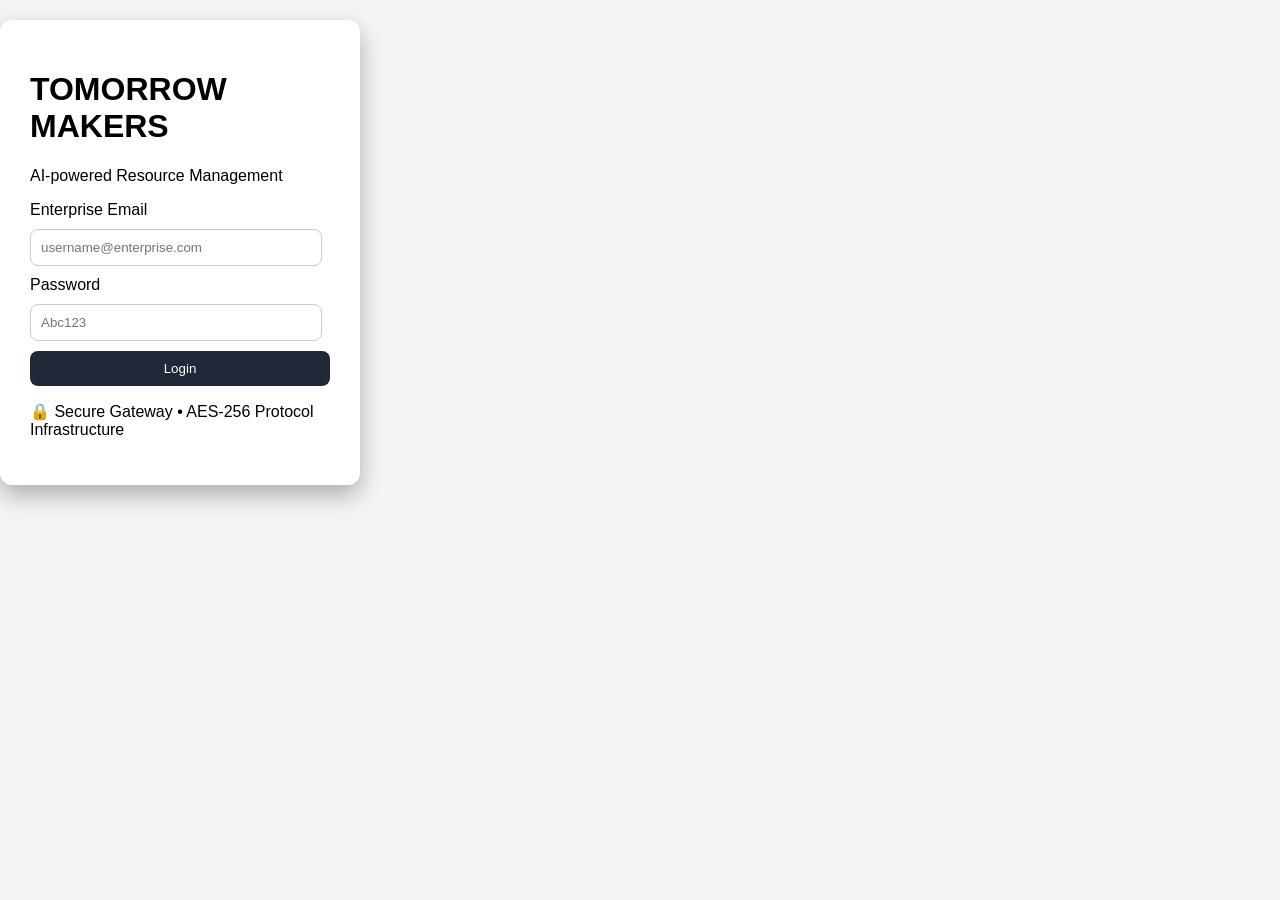
==== index.html @ a0c78c02 "actually saving the dashboard changes" ====
<!DOCTYPE html>
<html lang="en">
<head>
  <meta charset="UTF-8">
  <meta name="viewport" content="width=device-width, initial-scale=1.0">
  <title>Veseda Enterprise - Authentication Portal</title>
  <link rel="stylesheet" href="style.css">
</head>

<body>

  <div class="auth-wrapper">
    <div class="login-card center-box">
      
      <!-- Premium Identity Branding -->
      <div class="auth-header">
        <h1 class="brand-logo">TOMORROW MAKERS</h1>
        <p class="auth-subtitle">AI-powered Resource Management</p>
      </div>

      <!-- Credential Input Interface -->
      <form onsubmit="event.preventDefault(); login();" class="auth-form">
        
        <div class="input-group">
          <label class="input-label">Enterprise Email</label>
          <input type="email" placeholder="username@enterprise.com" required class="form-input">
        </div>

        <div class="input-group">
          <label class="input-label">Password</label>
          <input type="password" placeholder="Abc123" required class="form-input">
        </div>

        <!-- System Access Trigger -->
        <button type="submit" class="btn btn-login">Login</button>
      
      </form>

      <!-- High-Class Compliance Footer for Hackathon Judges -->
      <footer class="auth-footer">
        <p>🔒 Secure Gateway • AES-256 Protocol Infrastructure</p>
      </footer>

    </div>
  </div>

  <!-- Gateway Routing Logic -->
  <script>
    function login() {
      window.location.href = "dashboard.html";
    }
  </script>

</body>
</html>
---- style.css ----
body{
    margin:0;
    font-family:Arial, sans-serif;
    display:flex;
    background:#f5f5f5;
}

/* Sidebar */

.sidebar{
    width:220px;
    height:100vh;
    background:#1f2937;
    color:white;
    padding:20px;
    position:fixed;
}

.sidebar h2{
    text-align:center;
    margin-bottom:30px;
}

.sidebar a{
    display:block;
    color:white;
    text-decoration:none;
    padding:12px;
    border-radius:8px;
    margin-bottom:8px;
}

.sidebar a:hover{
    background:#374151;
}

.menu-title{
    color:#9ca3af;
    margin-top:20px;
    margin-bottom:10px;
    font-size:14px;
}

/* Main Content */

.main{
    margin-left:250px;
    padding:30px;
    width:100%;
}

.card{
    background:white;
    padding:25px;
    margin-top:20px;
    border-radius:12px;
    box-shadow:0 2px 8px rgba(0,0,0,0.15);
    cursor:pointer;
    font-size:20px;
    transition:.3s;
}

.card:hover{
    transform:scale(1.03);
}
/* LOGIN PAGE */
.login-body{
    margin:0;
    font-family:Arial, sans-serif;
    background:linear-gradient(135deg,#1f2937,#111827);
    height:100vh;
    display:flex;
    justify-content:center;
    align-items:center;
    color:white;
}

.login-container{
    text-align:center;
}

.login-card{
    background:white;
    color:black;
    padding:30px;
    border-radius:12px;
    width:300px;
    margin-top:20px;
    box-shadow:0 10px 25px rgba(0,0,0,0.3);
}

.login-card input{
    width:90%;
    padding:10px;
    margin:10px 0;
    border:1px solid #ccc;
    border-radius:8px;
}

.login-card button{
    width:100%;
    padding:10px;
    background:#1f2937;
    color:white;
    border:none;
    border-radius:8px;
    cursor:pointer;
}

.login-card button:hover{
    background:#374151;
}
.logout{
    color:#ff4d4d !important;
    margin-top:20px;
}

.logout:hover{
    background:#7f1d1d !important;
    color:white !important;
}
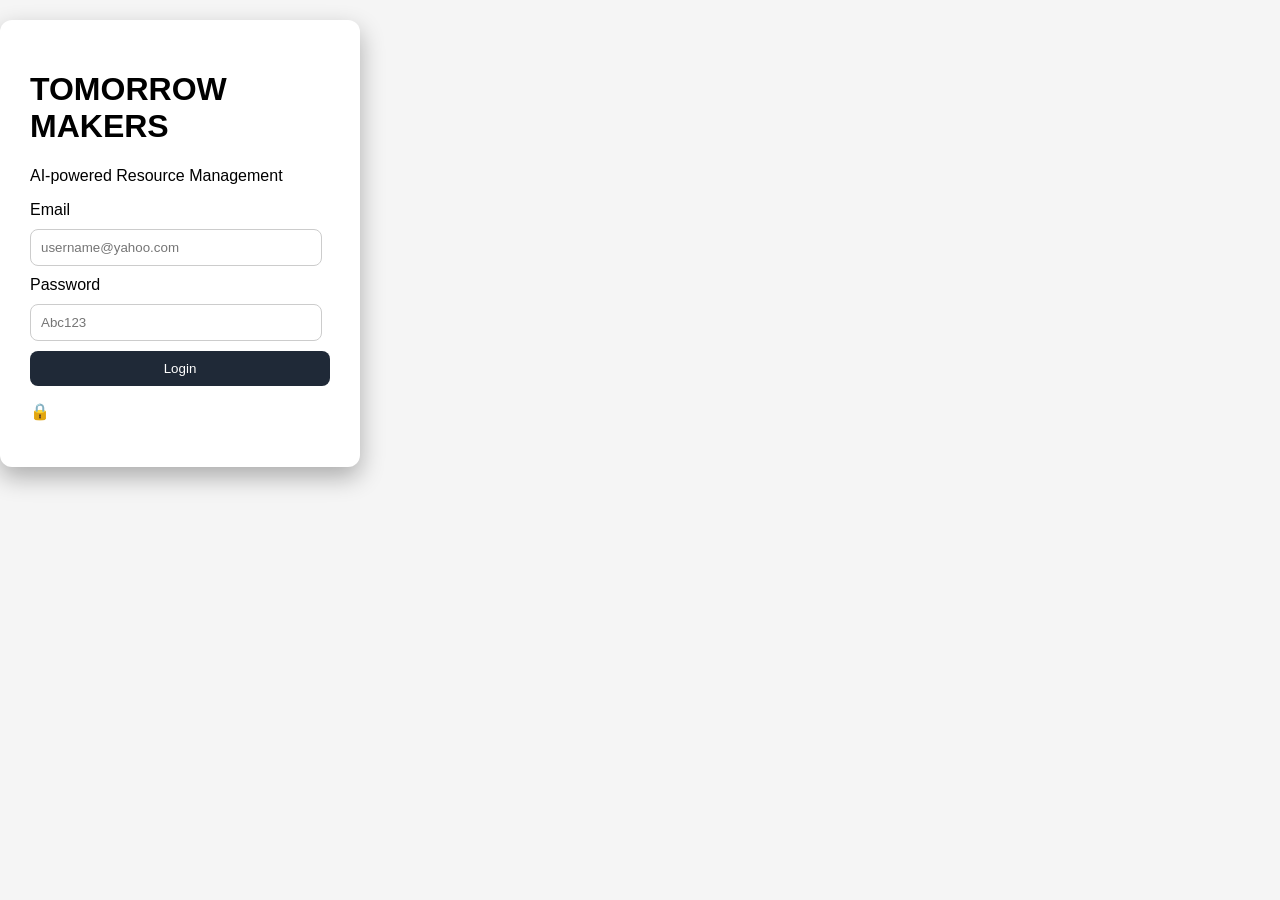
==== commit 72262d8f: "actually saving the dashboard changes" ====
--- a/index.html
+++ b/index.html
@@ -22,8 +22,8 @@
       <form onsubmit="event.preventDefault(); login();" class="auth-form">
         
         <div class="input-group">
-          <label class="input-label">Enterprise Email</label>
-          <input type="email" placeholder="username@enterprise.com" required class="form-input">
+          <label class="input-label">Email</label>
+          <input type="email" placeholder="username@yahoo.com" required class="form-input">
         </div>
 
         <div class="input-group">
@@ -38,7 +38,7 @@
 
       <!-- High-Class Compliance Footer for Hackathon Judges -->
       <footer class="auth-footer">
-        <p>🔒 Secure Gateway • AES-256 Protocol Infrastructure</p>
+        <p>🔒</p>
       </footer>
 
     </div>
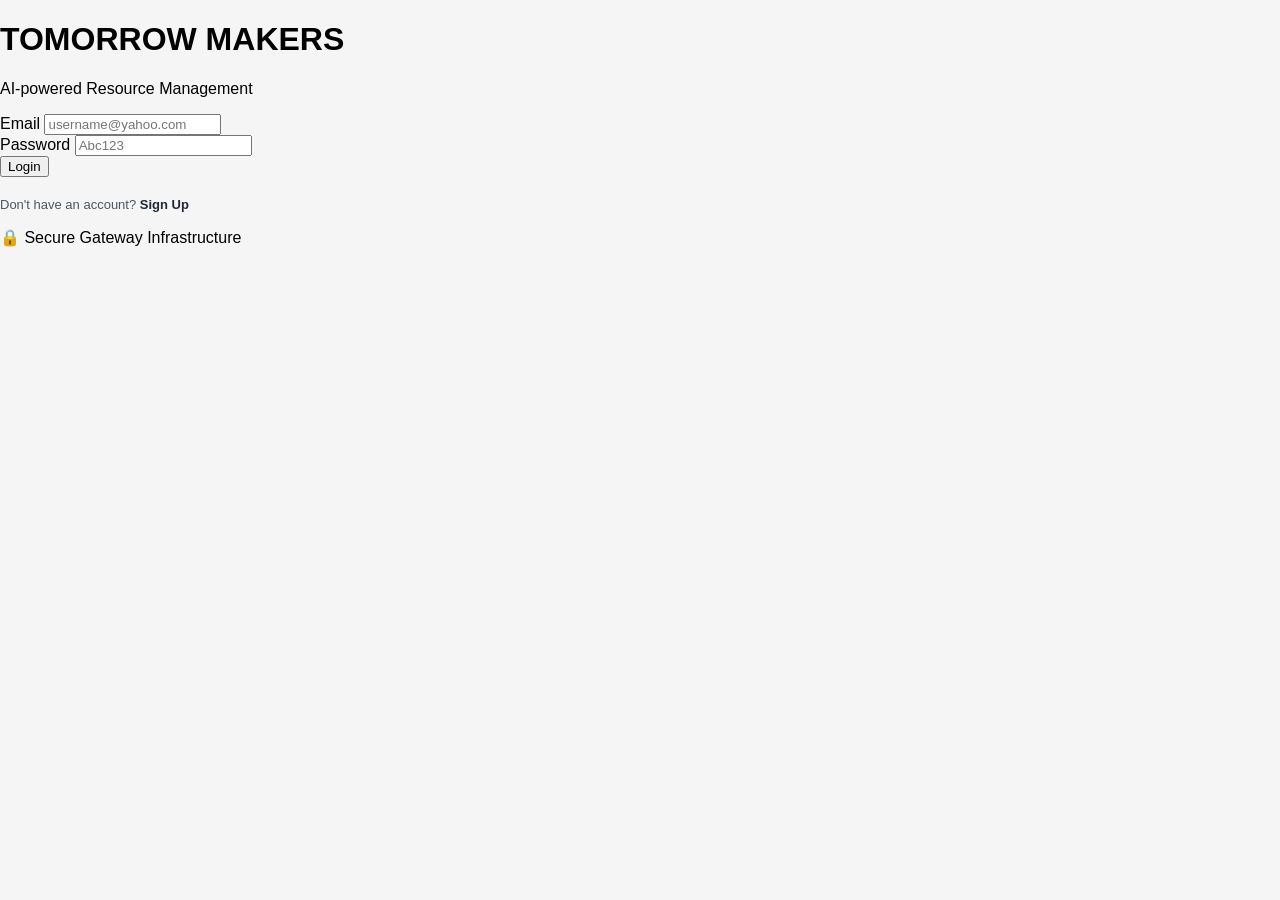
==== commit aff20c23: "actually saving the dashboard changes" ====
--- a/index.html
+++ b/index.html
@@ -3,51 +3,110 @@
 <head>
   <meta charset="UTF-8">
   <meta name="viewport" content="width=device-width, initial-scale=1.0">
-  <title>Veseda Enterprise - Authentication Portal</title>
+  <title>Tomorrow Makers - Authentication Portal</title>
   <link rel="stylesheet" href="style.css">
 </head>
 
-<body>
+<body class="login-body">
 
   <div class="auth-wrapper">
-    <div class="login-card center-box">
+    <div class="login-card">
       
-      <!-- Premium Identity Branding -->
       <div class="auth-header">
         <h1 class="brand-logo">TOMORROW MAKERS</h1>
         <p class="auth-subtitle">AI-powered Resource Management</p>
       </div>
 
-      <!-- Credential Input Interface -->
-      <form onsubmit="event.preventDefault(); login();" class="auth-form">
-        
-        <div class="input-group">
-          <label class="input-label">Email</label>
-          <input type="email" placeholder="username@yahoo.com" required class="form-input">
-        </div>
+      <div id="loginSection">
+        <form onsubmit="event.preventDefault(); login();" class="auth-form">
+          <div class="input-group">
+            <label class="input-label">Email</label>
+            <input type="email" id="loginEmail" placeholder="username@yahoo.com" required>
+          </div>
 
-        <div class="input-group">
-          <label class="input-label">Password</label>
-          <input type="password" placeholder="Abc123" required class="form-input">
-        </div>
+          <div class="input-group">
+            <label class="input-label">Password</label>
+            <input type="password" id="loginPassword" placeholder="Abc123" required>
+          </div>
 
-        <!-- System Access Trigger -->
-        <button type="submit" class="btn btn-login">Login</button>
-      
-      </form>
+          <button type="submit">Login</button>
+        </form>
+        <p class="toggle-text">Don't have an account? <a href="#" onclick="toggleAuth(true)">Sign Up</a></p>
+      </div>
 
-      <!-- High-Class Compliance Footer for Hackathon Judges -->
+      <div id="signupSection" style="display: none;">
+        <form onsubmit="event.preventDefault(); signup();" class="auth-form">
+          <div class="input-group">
+            <label class="input-label">Full Name</label>
+            <input type="text" id="signupName" placeholder="John Doe" required>
+          </div>
+
+          <div class="input-group">
+            <label class="input-label">Email Address</label>
+            <input type="email" id="signupEmail" placeholder="username@yahoo.com" required>
+          </div>
+
+          <div class="input-group">
+            <label class="input-label">Create Password</label>
+            <input type="password" id="signupPassword" placeholder="••••••••" required>
+          </div>
+
+          <button type="submit" style="background: #2ecc71;">Create Account</button>
+        </form>
+        <p class="toggle-text">Already have an account? <a href="#" onclick="toggleAuth(false)">Login</a></p>
+      </div>
+
       <footer class="auth-footer">
-        <p>🔒</p>
+        <p>🔒 Secure Gateway Infrastructure</p>
       </footer>
 
     </div>
   </div>
 
-  <!-- Gateway Routing Logic -->
   <script>
+    // Switches views between Login and Sign Up
+    function toggleAuth(showSignup) {
+      const loginSec = document.getElementById("loginSection");
+      const signupSec = document.getElementById("signupSection");
+      
+      if (showSignup) {
+        loginSec.style.display = "none";
+        signupSec.style.display = "block";
+      } else {
+        loginSec.style.display = "block";
+        signupSec.style.display = "none";
+      }
+    }
+
+    // Handles Registration
+    function signup() {
+      const email = document.getElementById("signupEmail").value;
+      const password = document.getElementById("signupPassword").value;
+
+      // Save credentials in browser storage so the login page can recognize them!
+      localStorage.setItem("userEmail", email);
+      localStorage.setItem("userPassword", password);
+
+      alert("Account created successfully! Logging you into the console...");
+      window.location.href = "dashboard.html";
+    }
+
+    // Handles Login verification
     function login() {
-      window.location.href = "dashboard.html";
+      const emailInput = document.getElementById("loginEmail").value;
+      const passwordInput = document.getElementById("loginPassword").value;
+
+      // Pull the account data we saved during Sign Up
+      const savedEmail = localStorage.getItem("userEmail");
+      const savedPassword = localStorage.getItem("userPassword");
+
+      // Simple mock check (allows access if fields match signup, or default hackathon bypass strings)
+      if ((savedEmail && emailInput === savedEmail && passwordInput === savedPassword) || 
+          (emailInput === "admin@yahoo.com" && passwordInput === "admin123")) {
+        window.location.href = "dashboard.html";
+      } else {
+        alert("Invalid credentials! Please try again or create a new account.");
+      }
     }
   </script>
 
--- a/style.css
+++ b/style.css
@@ -63,59 +63,22 @@
 .card:hover{
     transform:scale(1.03);
 }
-/* LOGIN PAGE */
-.login-body{
-    margin:0;
-    font-family:Arial, sans-serif;
-    background:linear-gradient(135deg,#1f2937,#111827);
-    height:100vh;
-    display:flex;
-    justify-content:center;
-    align-items:center;
-    color:white;
+/* Styling for the Sign Up switch link text */
+.toggle-text {
+    font-size: 13px;
+    color: #4b5563;
+    margin-top: 20px;
+    margin-bottom: 0;
 }
 
-.login-container{
-    text-align:center;
+.toggle-text a {
+    color: #1f2937;
+    font-weight: bold;
+    text-decoration: none;
+    transition: color 0.2s;
 }
 
-.login-card{
-    background:white;
-    color:black;
-    padding:30px;
-    border-radius:12px;
-    width:300px;
-    margin-top:20px;
-    box-shadow:0 10px 25px rgba(0,0,0,0.3);
-}
-
-.login-card input{
-    width:90%;
-    padding:10px;
-    margin:10px 0;
-    border:1px solid #ccc;
-    border-radius:8px;
-}
-
-.login-card button{
-    width:100%;
-    padding:10px;
-    background:#1f2937;
-    color:white;
-    border:none;
-    border-radius:8px;
-    cursor:pointer;
-}
-
-.login-card button:hover{
-    background:#374151;
-}
-.logout{
-    color:#ff4d4d !important;
-    margin-top:20px;
-}
-
-.logout:hover{
-    background:#7f1d1d !important;
-    color:white !important;
+.toggle-text a:hover {
+    color: #2ecc71; /* Highlighting shifts to green on hover */
+    text-decoration: underline;
 }
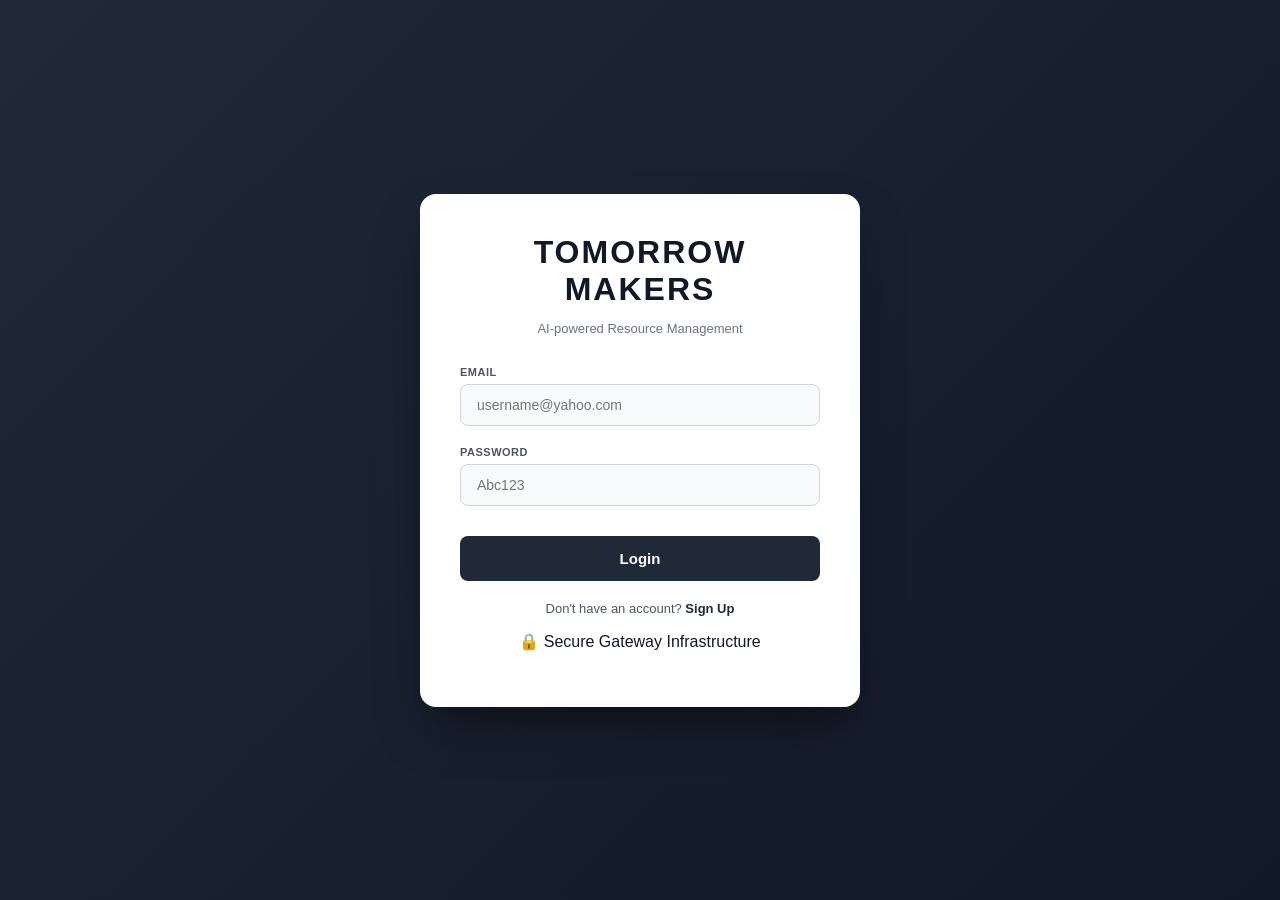
==== commit aac9eac1: "actually saving the dashboard changes" ====
--- a/index.html
+++ b/index.html
@@ -38,7 +38,7 @@
         <form onsubmit="event.preventDefault(); signup();" class="auth-form">
           <div class="input-group">
             <label class="input-label">Full Name</label>
-            <input type="text" id="signupName" placeholder="John Doe" required>
+            <input type="text" id="signupName" placeholder="Gali Leo" required>
           </div>
 
           <div class="input-group">
@@ -48,10 +48,10 @@
 
           <div class="input-group">
             <label class="input-label">Create Password</label>
-            <input type="password" id="signupPassword" placeholder="••••••••" required>
+            <input type="password" id="signupPassword" placeholder="Abc123" required>
           </div>
 
-          <button type="submit" style="background: #2ecc71;">Create Account</button>
+          <button type="submit" style="background: #577765;">Create Account</button>
         </form>
         <p class="toggle-text">Already have an account? <a href="#" onclick="toggleAuth(false)">Login</a></p>
       </div>
--- a/style.css
+++ b/style.css
@@ -63,6 +63,107 @@
 .card:hover{
     transform:scale(1.03);
 }
+
+
+/* ==========================================
+   PREMIUM AUTHENTICATION INTERFACE (LOGIN)
+   ========================================== */
+
+/* Applies the dark sleek gradient background just to the login screen */
+.login-body {
+    margin: 0;
+    font-family: 'Segoe UI', Arial, sans-serif;
+    background: linear-gradient(135deg, #1f2937, #111827);
+    height: 100vh;
+    width: 100%;
+    display: flex;
+    justify-content: center;
+    align-items: center;
+    color: white;
+}
+
+.auth-wrapper {
+    display: flex;
+    justify-content: center;
+    align-items: center;
+    width: 100%;
+}
+
+/* Premium white card wrapper with strong contrast elevation */
+.login-card {
+    background: white;
+    color: #111827;
+    padding: 40px;
+    border-radius: 16px;
+    width: 360px;
+    box-shadow: 0 25px 50px -12px rgba(0, 0, 0, 0.5);
+    text-align: center;
+}
+
+.auth-header h1 {
+    font-size: 32px;
+    letter-spacing: 2px;
+    margin: 0 0 5px 0;
+}
+
+.auth-subtitle {
+    font-size: 13px;
+    color: #6b7280;
+    margin-bottom: 30px;
+}
+
+.input-group {
+    text-align: left;
+    margin-bottom: 20px;
+}
+
+.input-label {
+    display: block;
+    font-size: 11px;
+    text-transform: uppercase;
+    font-weight: bold;
+    letter-spacing: 0.5px;
+    color: #4b5563;
+    margin-bottom: 6px;
+}
+
+/* Clean, modern structural padding for input text areas */
+.login-card input {
+    width: 100%;
+    box-sizing: border-box; /* Crucial: stops the input field from spilling out of the white card */
+    padding: 12px 16px;
+    border: 1px solid #d1d5db;
+    border-radius: 8px;
+    font-size: 14px;
+    background-color: #f9fafb;
+    transition: border-color 0.2s, background-color 0.2s;
+}
+
+.login-card input:focus {
+    outline: none;
+    border-color: #1f2937;
+    background-color: white;
+}
+
+/* Primary Enterprise Action Button */
+.login-card button {
+    width: 100%;
+    padding: 14px;
+    background: #1f2937;
+    color: white;
+    border: none;
+    border-radius: 8px;
+    font-size: 15px;
+    font-weight: bold;
+    cursor: pointer;
+    margin-top: 10px;
+    transition: background 0.2s;
+}
+
+.login-card button:hover {
+    background: #374151;
+}
+
 /* Styling for the Sign Up switch link text */
 .toggle-text {
     font-size: 13px;
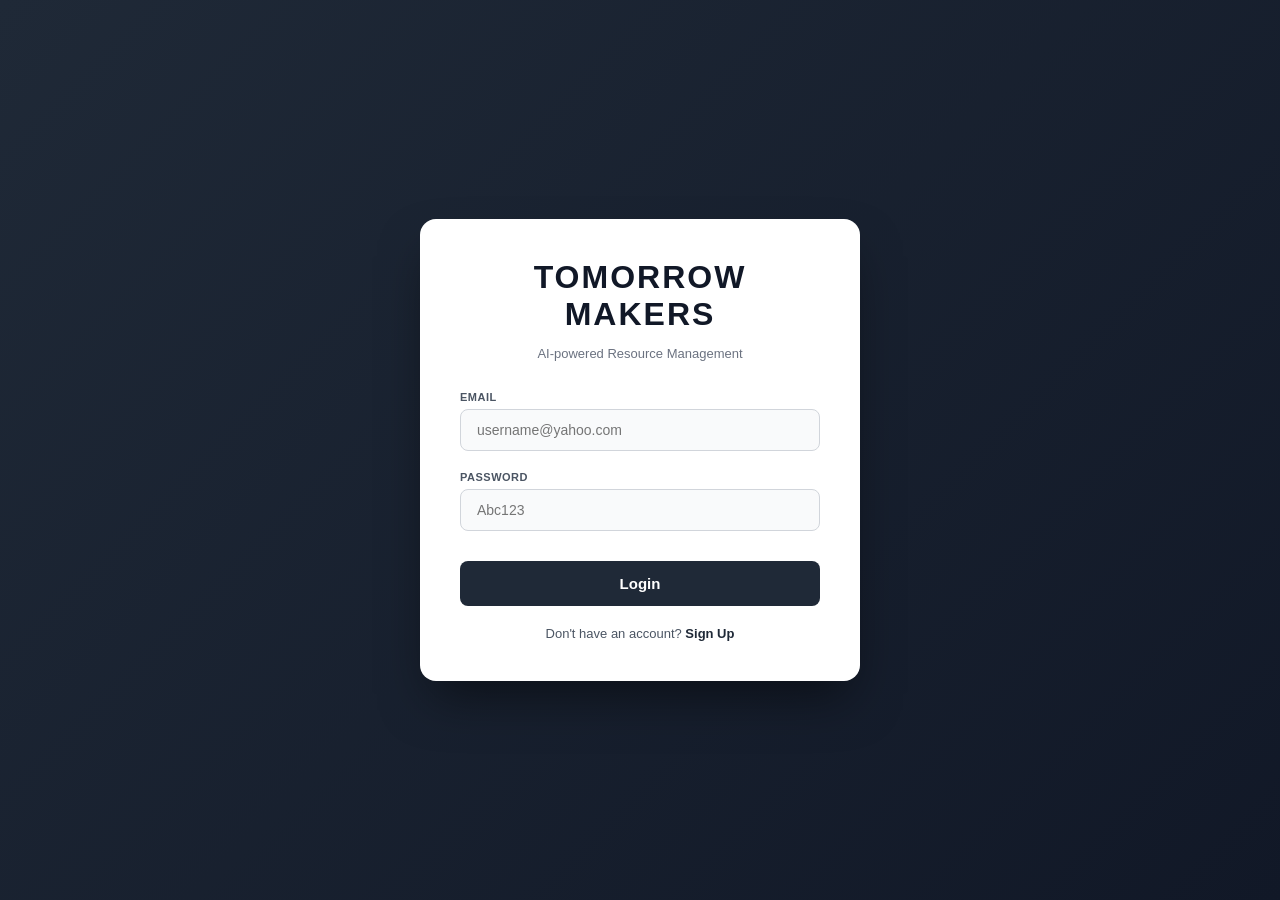
==== commit e3eebda2: "actually saving the dashboard changes" ====
--- a/index.html
+++ b/index.html
@@ -56,10 +56,6 @@
         <p class="toggle-text">Already have an account? <a href="#" onclick="toggleAuth(false)">Login</a></p>
       </div>
 
-      <footer class="auth-footer">
-        <p>🔒 Secure Gateway Infrastructure</p>
-      </footer>
-
     </div>
   </div>
 
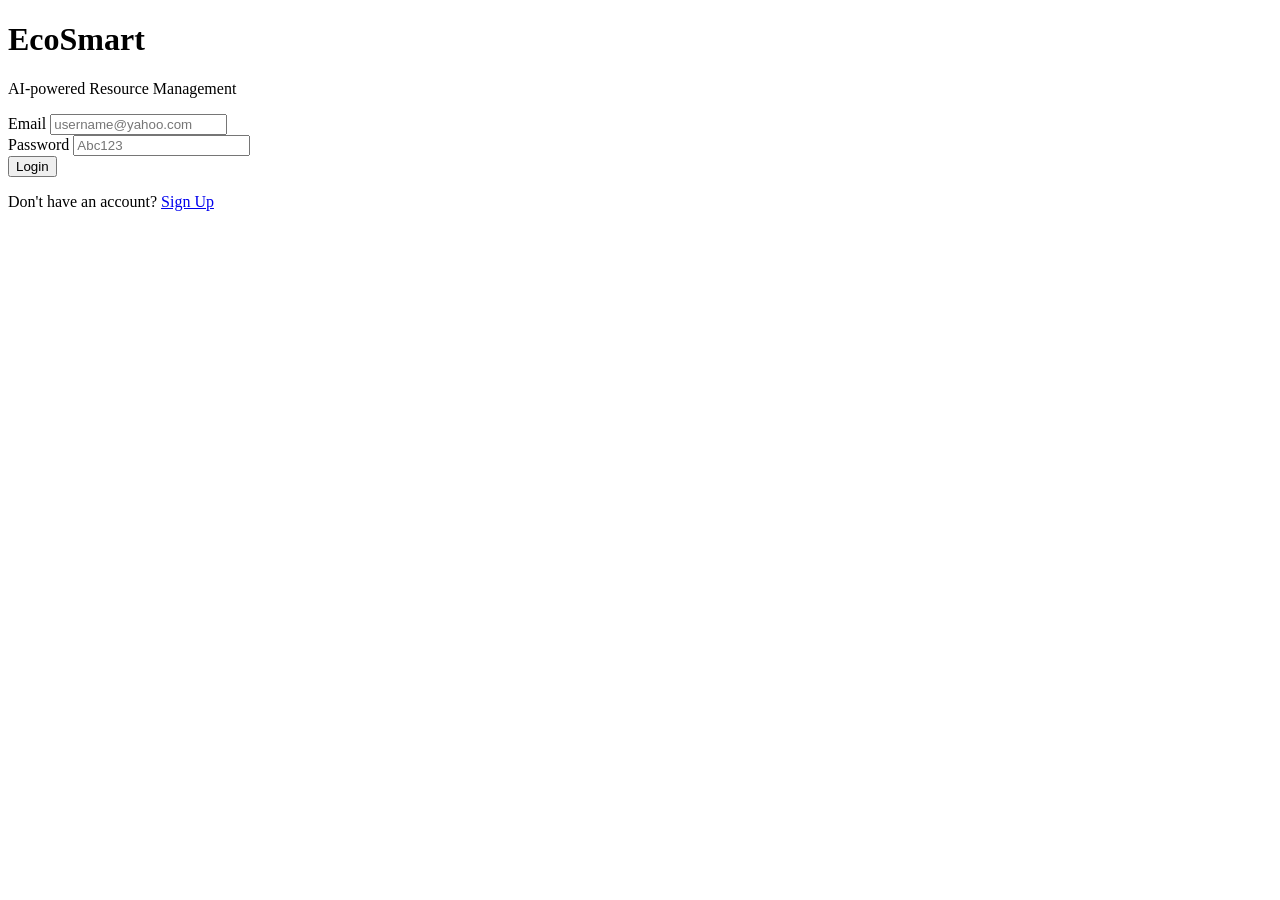
==== commit b5f05367: "Update index.html" ====
--- a/index.html
+++ b/index.html
@@ -4,7 +4,7 @@
   <meta charset="UTF-8">
   <meta name="viewport" content="width=device-width, initial-scale=1.0">
   <title>Tomorrow Makers - Authentication Portal</title>
-  <link rel="stylesheet" href="style.css">
+  <link rel="stylesheet" href="loginstyle.css">
 </head>
 
 <body class="login-body">
@@ -13,7 +13,7 @@
     <div class="login-card">
       
       <div class="auth-header">
-        <h1 class="brand-logo">TOMORROW MAKERS</h1>
+        <h1 class="brand-logo">EcoSmart</h1>
         <p class="auth-subtitle">AI-powered Resource Management</p>
       </div>
 
@@ -107,4 +107,4 @@
   </script>
 
 </body>
-</html>+</html>
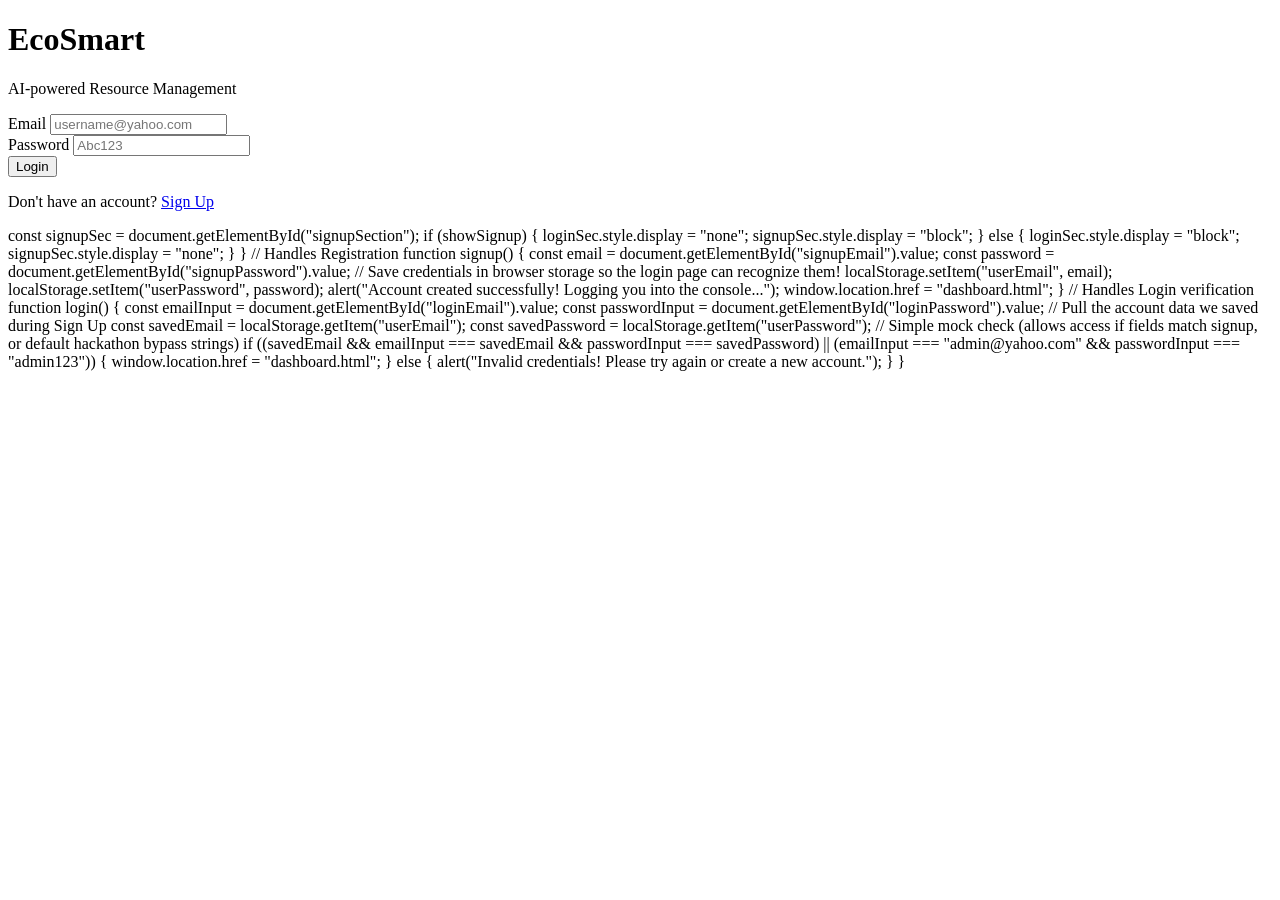
==== commit 3b8febad: "Implement signup and login features in index.html Added signup and login functionality with local st" ====
--- a/index.html
+++ b/index.html
@@ -4,7 +4,7 @@
   <meta charset="UTF-8">
   <meta name="viewport" content="width=device-width, initial-scale=1.0">
   <title>Tomorrow Makers - Authentication Portal</title>
-  <link rel="stylesheet" href="loginstyle.css">
+  <link rel="stylesheet" href="css/loginstyle.css">
 </head>
 
 <body class="login-body">
@@ -107,4 +107,48 @@
   </script>
 
 </body>
+</html>      const signupSec = document.getElementById("signupSection");
+      
+      if (showSignup) {
+        loginSec.style.display = "none";
+        signupSec.style.display = "block";
+      } else {
+        loginSec.style.display = "block";
+        signupSec.style.display = "none";
+      }
+    }
+
+    // Handles Registration
+    function signup() {
+      const email = document.getElementById("signupEmail").value;
+      const password = document.getElementById("signupPassword").value;
+
+      // Save credentials in browser storage so the login page can recognize them!
+      localStorage.setItem("userEmail", email);
+      localStorage.setItem("userPassword", password);
+
+      alert("Account created successfully! Logging you into the console...");
+      window.location.href = "dashboard.html";
+    }
+
+    // Handles Login verification
+    function login() {
+      const emailInput = document.getElementById("loginEmail").value;
+      const passwordInput = document.getElementById("loginPassword").value;
+
+      // Pull the account data we saved during Sign Up
+      const savedEmail = localStorage.getItem("userEmail");
+      const savedPassword = localStorage.getItem("userPassword");
+
+      // Simple mock check (allows access if fields match signup, or default hackathon bypass strings)
+      if ((savedEmail && emailInput === savedEmail && passwordInput === savedPassword) || 
+          (emailInput === "admin@yahoo.com" && passwordInput === "admin123")) {
+        window.location.href = "dashboard.html";
+      } else {
+        alert("Invalid credentials! Please try again or create a new account.");
+      }
+    }
+  </script>
+
+</body>
 </html>
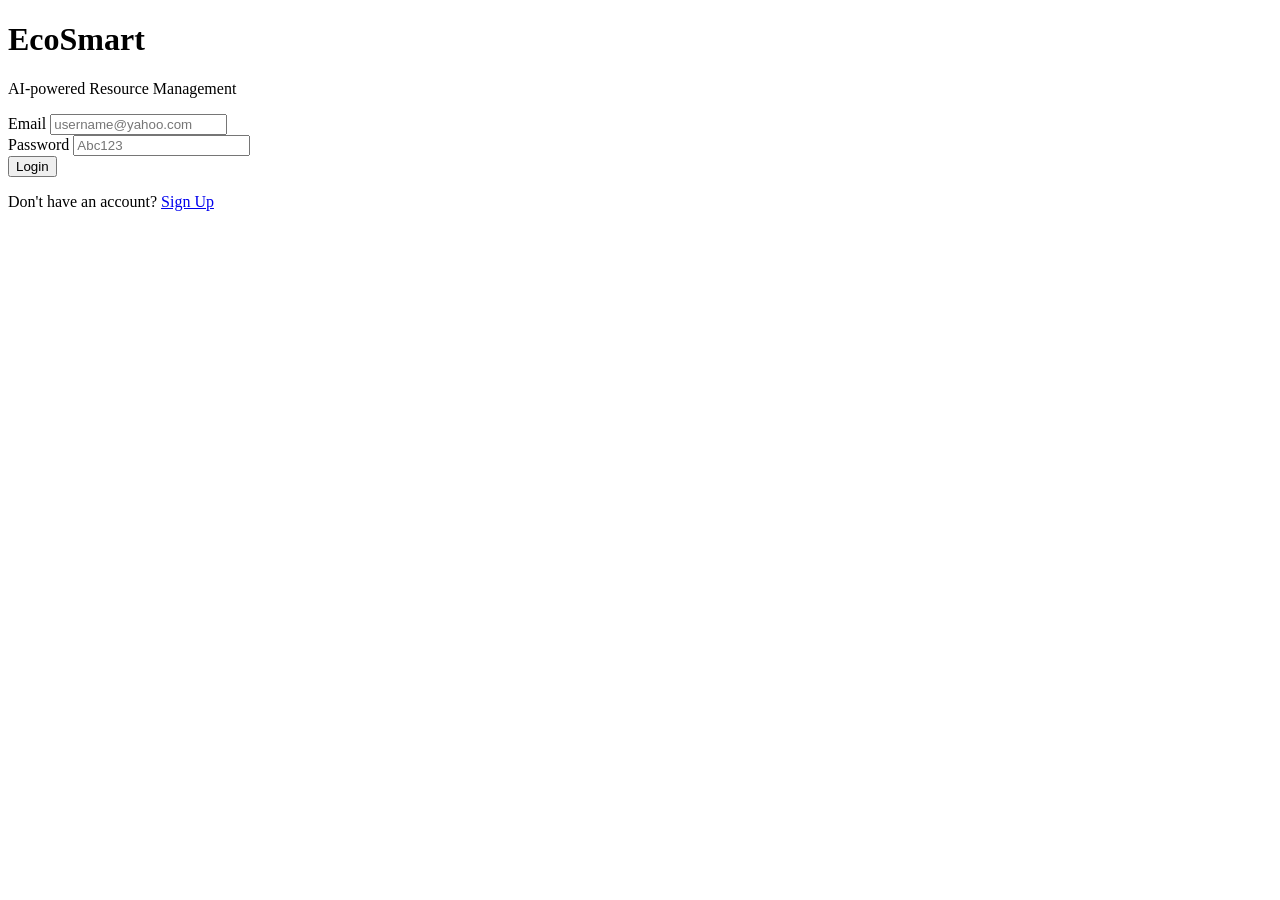
==== commit 8b1c4e63: "Add files via upload" ====
--- a/index.html
+++ b/index.html
@@ -1,154 +1,110 @@
-<!DOCTYPE html>
-<html lang="en">
-<head>
-  <meta charset="UTF-8">
-  <meta name="viewport" content="width=device-width, initial-scale=1.0">
-  <title>Tomorrow Makers - Authentication Portal</title>
-  <link rel="stylesheet" href="css/loginstyle.css">
-</head>
-
-<body class="login-body">
-
-  <div class="auth-wrapper">
-    <div class="login-card">
-      
-      <div class="auth-header">
-        <h1 class="brand-logo">EcoSmart</h1>
-        <p class="auth-subtitle">AI-powered Resource Management</p>
-      </div>
-
-      <div id="loginSection">
-        <form onsubmit="event.preventDefault(); login();" class="auth-form">
-          <div class="input-group">
-            <label class="input-label">Email</label>
-            <input type="email" id="loginEmail" placeholder="username@yahoo.com" required>
-          </div>
-
-          <div class="input-group">
-            <label class="input-label">Password</label>
-            <input type="password" id="loginPassword" placeholder="Abc123" required>
-          </div>
-
-          <button type="submit">Login</button>
-        </form>
-        <p class="toggle-text">Don't have an account? <a href="#" onclick="toggleAuth(true)">Sign Up</a></p>
-      </div>
-
-      <div id="signupSection" style="display: none;">
-        <form onsubmit="event.preventDefault(); signup();" class="auth-form">
-          <div class="input-group">
-            <label class="input-label">Full Name</label>
-            <input type="text" id="signupName" placeholder="Gali Leo" required>
-          </div>
-
-          <div class="input-group">
-            <label class="input-label">Email Address</label>
-            <input type="email" id="signupEmail" placeholder="username@yahoo.com" required>
-          </div>
-
-          <div class="input-group">
-            <label class="input-label">Create Password</label>
-            <input type="password" id="signupPassword" placeholder="Abc123" required>
-          </div>
-
-          <button type="submit" style="background: #577765;">Create Account</button>
-        </form>
-        <p class="toggle-text">Already have an account? <a href="#" onclick="toggleAuth(false)">Login</a></p>
-      </div>
-
-    </div>
-  </div>
-
-  <script>
-    // Switches views between Login and Sign Up
-    function toggleAuth(showSignup) {
-      const loginSec = document.getElementById("loginSection");
-      const signupSec = document.getElementById("signupSection");
-      
-      if (showSignup) {
-        loginSec.style.display = "none";
-        signupSec.style.display = "block";
-      } else {
-        loginSec.style.display = "block";
-        signupSec.style.display = "none";
-      }
-    }
-
-    // Handles Registration
-    function signup() {
-      const email = document.getElementById("signupEmail").value;
-      const password = document.getElementById("signupPassword").value;
-
-      // Save credentials in browser storage so the login page can recognize them!
-      localStorage.setItem("userEmail", email);
-      localStorage.setItem("userPassword", password);
-
-      alert("Account created successfully! Logging you into the console...");
-      window.location.href = "dashboard.html";
-    }
-
-    // Handles Login verification
-    function login() {
-      const emailInput = document.getElementById("loginEmail").value;
-      const passwordInput = document.getElementById("loginPassword").value;
-
-      // Pull the account data we saved during Sign Up
-      const savedEmail = localStorage.getItem("userEmail");
-      const savedPassword = localStorage.getItem("userPassword");
-
-      // Simple mock check (allows access if fields match signup, or default hackathon bypass strings)
-      if ((savedEmail && emailInput === savedEmail && passwordInput === savedPassword) || 
-          (emailInput === "admin@yahoo.com" && passwordInput === "admin123")) {
-        window.location.href = "dashboard.html";
-      } else {
-        alert("Invalid credentials! Please try again or create a new account.");
-      }
-    }
-  </script>
-
-</body>
-</html>      const signupSec = document.getElementById("signupSection");
-      
-      if (showSignup) {
-        loginSec.style.display = "none";
-        signupSec.style.display = "block";
-      } else {
-        loginSec.style.display = "block";
-        signupSec.style.display = "none";
-      }
-    }
-
-    // Handles Registration
-    function signup() {
-      const email = document.getElementById("signupEmail").value;
-      const password = document.getElementById("signupPassword").value;
-
-      // Save credentials in browser storage so the login page can recognize them!
-      localStorage.setItem("userEmail", email);
-      localStorage.setItem("userPassword", password);
-
-      alert("Account created successfully! Logging you into the console...");
-      window.location.href = "dashboard.html";
-    }
-
-    // Handles Login verification
-    function login() {
-      const emailInput = document.getElementById("loginEmail").value;
-      const passwordInput = document.getElementById("loginPassword").value;
-
-      // Pull the account data we saved during Sign Up
-      const savedEmail = localStorage.getItem("userEmail");
-      const savedPassword = localStorage.getItem("userPassword");
-
-      // Simple mock check (allows access if fields match signup, or default hackathon bypass strings)
-      if ((savedEmail && emailInput === savedEmail && passwordInput === savedPassword) || 
-          (emailInput === "admin@yahoo.com" && passwordInput === "admin123")) {
-        window.location.href = "dashboard.html";
-      } else {
-        alert("Invalid credentials! Please try again or create a new account.");
-      }
-    }
-  </script>
-
-</body>
-</html>
+<!DOCTYPE html>
+<html lang="en">
+<head>
+  <meta charset="UTF-8">
+  <meta name="viewport" content="width=device-width, initial-scale=1.0">
+  <title>Tomorrow Makers - Authentication Portal</title>
+  <link rel="stylesheet" href="css/loginstyle.css">
+</head>
+
+<body class="login-body">
+
+  <div class="auth-wrapper">
+    <div class="login-card">
+      
+      <div class="auth-header">
+        <h1 class="brand-logo">EcoSmart</h1>
+        <p class="auth-subtitle">AI-powered Resource Management</p>
+      </div>
+
+      <div id="loginSection">
+        <form onsubmit="event.preventDefault(); login();" class="auth-form">
+          <div class="input-group">
+            <label class="input-label">Email</label>
+            <input type="email" id="loginEmail" placeholder="username@yahoo.com" required>
+          </div>
+
+          <div class="input-group">
+            <label class="input-label">Password</label>
+            <input type="password" id="loginPassword" placeholder="Abc123" required>
+          </div>
+
+          <button type="submit">Login</button>
+        </form>
+        <p class="toggle-text">Don't have an account? <a href="#" onclick="toggleAuth(true)">Sign Up</a></p>
+      </div>
+
+      <div id="signupSection" style="display: none;">
+        <form onsubmit="event.preventDefault(); signup();" class="auth-form">
+          <div class="input-group">
+            <label class="input-label">Full Name</label>
+            <input type="text" id="signupName" placeholder="Gali Leo" required>
+          </div>
+
+          <div class="input-group">
+            <label class="input-label">Email Address</label>
+            <input type="email" id="signupEmail" placeholder="username@yahoo.com" required>
+          </div>
+
+          <div class="input-group">
+            <label class="input-label">Create Password</label>
+            <input type="password" id="signupPassword" placeholder="Abc123" required>
+          </div>
+
+          <button type="submit" style="background: #577765;">Create Account</button>
+        </form>
+        <p class="toggle-text">Already have an account? <a href="#" onclick="toggleAuth(false)">Login</a></p>
+      </div>
+
+    </div>
+  </div>
+
+  <script>
+    // Switches views between Login and Sign Up
+    function toggleAuth(showSignup) {
+      const loginSec = document.getElementById("loginSection");
+      const signupSec = document.getElementById("signupSection");
+      
+      if (showSignup) {
+        loginSec.style.display = "none";
+        signupSec.style.display = "block";
+      } else {
+        loginSec.style.display = "block";
+        signupSec.style.display = "none";
+      }
+    }
+
+    // Handles Registration
+    function signup() {
+      const email = document.getElementById("signupEmail").value;
+      const password = document.getElementById("signupPassword").value;
+
+      // Save credentials in browser storage so the login page can recognize them!
+      localStorage.setItem("userEmail", email);
+      localStorage.setItem("userPassword", password);
+
+      alert("Account created successfully! Logging you into the console...");
+      window.location.href = "dashboard.html";
+    }
+
+    // Handles Login verification
+    function login() {
+      const emailInput = document.getElementById("loginEmail").value;
+      const passwordInput = document.getElementById("loginPassword").value;
+
+      // Pull the account data we saved during Sign Up
+      const savedEmail = localStorage.getItem("userEmail");
+      const savedPassword = localStorage.getItem("userPassword");
+
+      // Simple mock check (allows access if fields match signup, or default hackathon bypass strings)
+      if ((savedEmail && emailInput === savedEmail && passwordInput === savedPassword) || 
+          (emailInput === "admin@yahoo.com" && passwordInput === "admin123")) {
+        window.location.href = "dashboard.html";
+      } else {
+        alert("Invalid credentials! Please try again or create a new account.");
+      }
+    }
+  </script>
+
+</body>
+</html>
